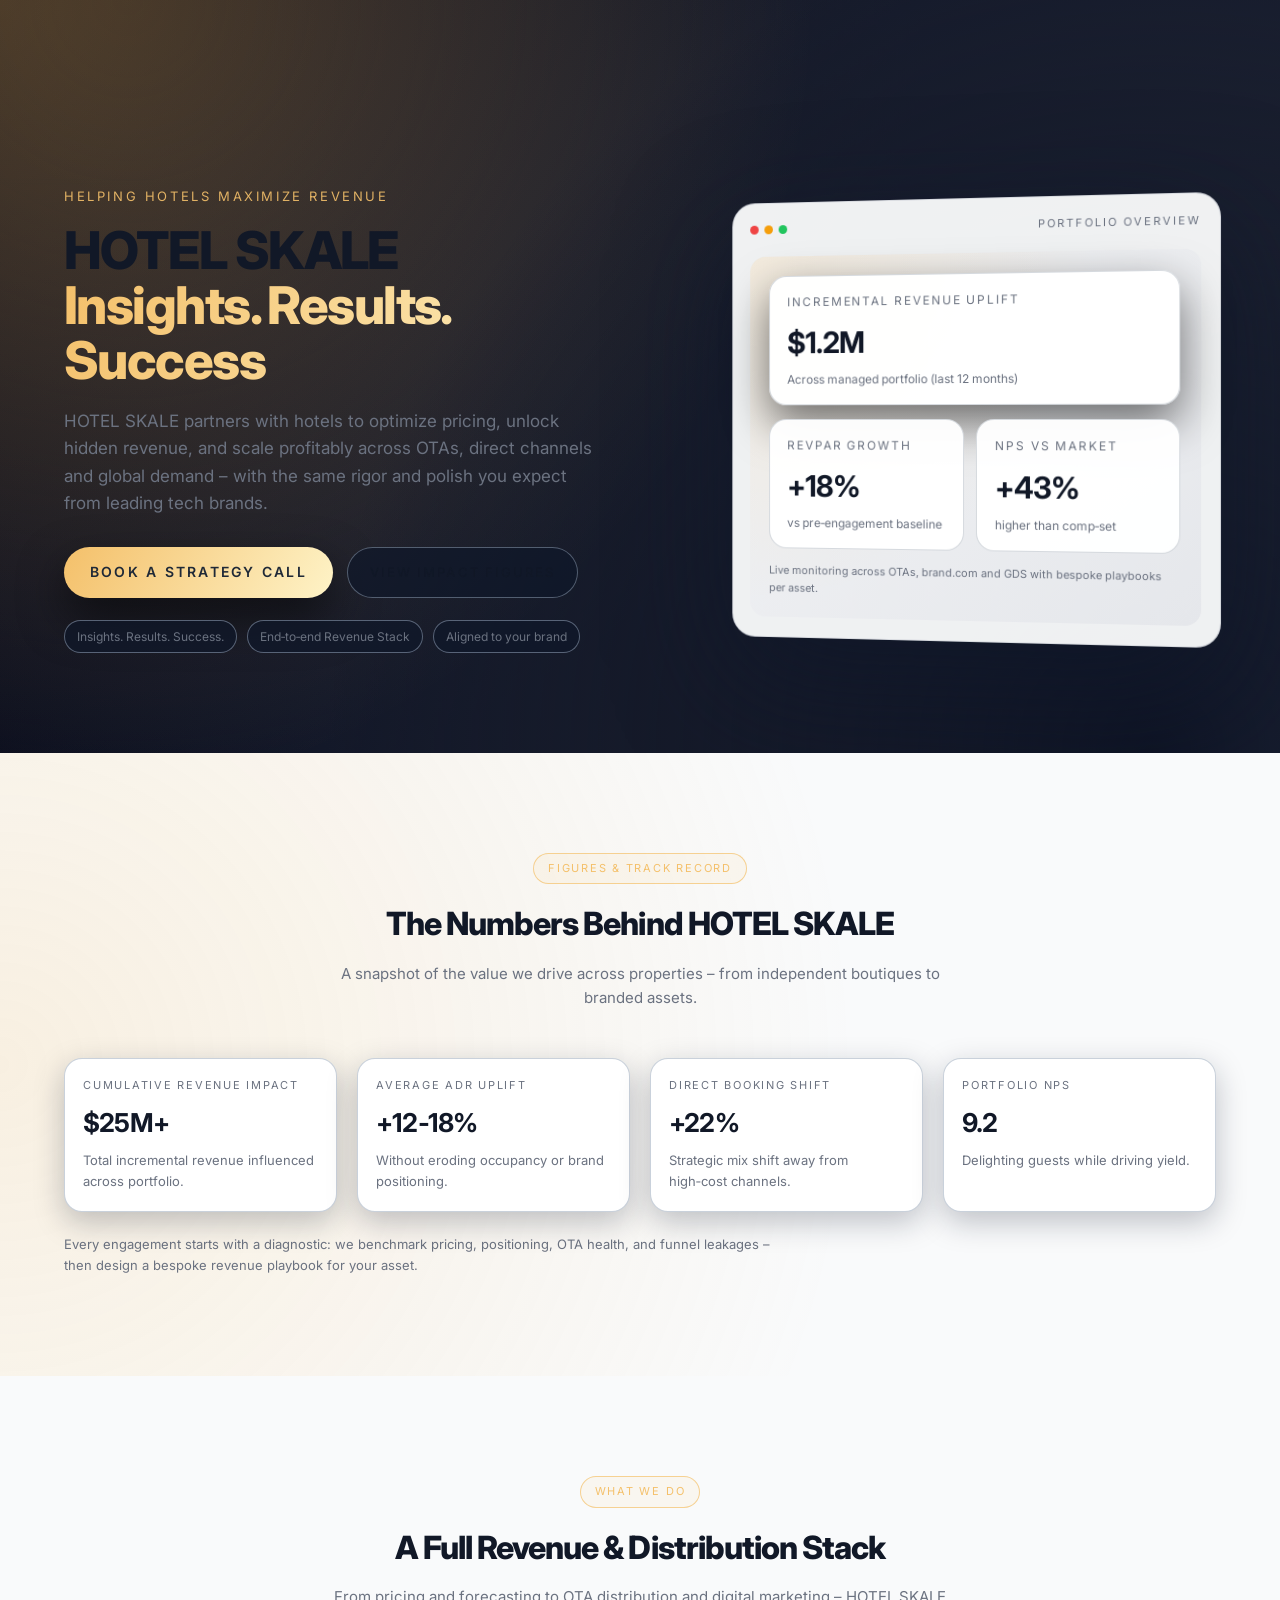
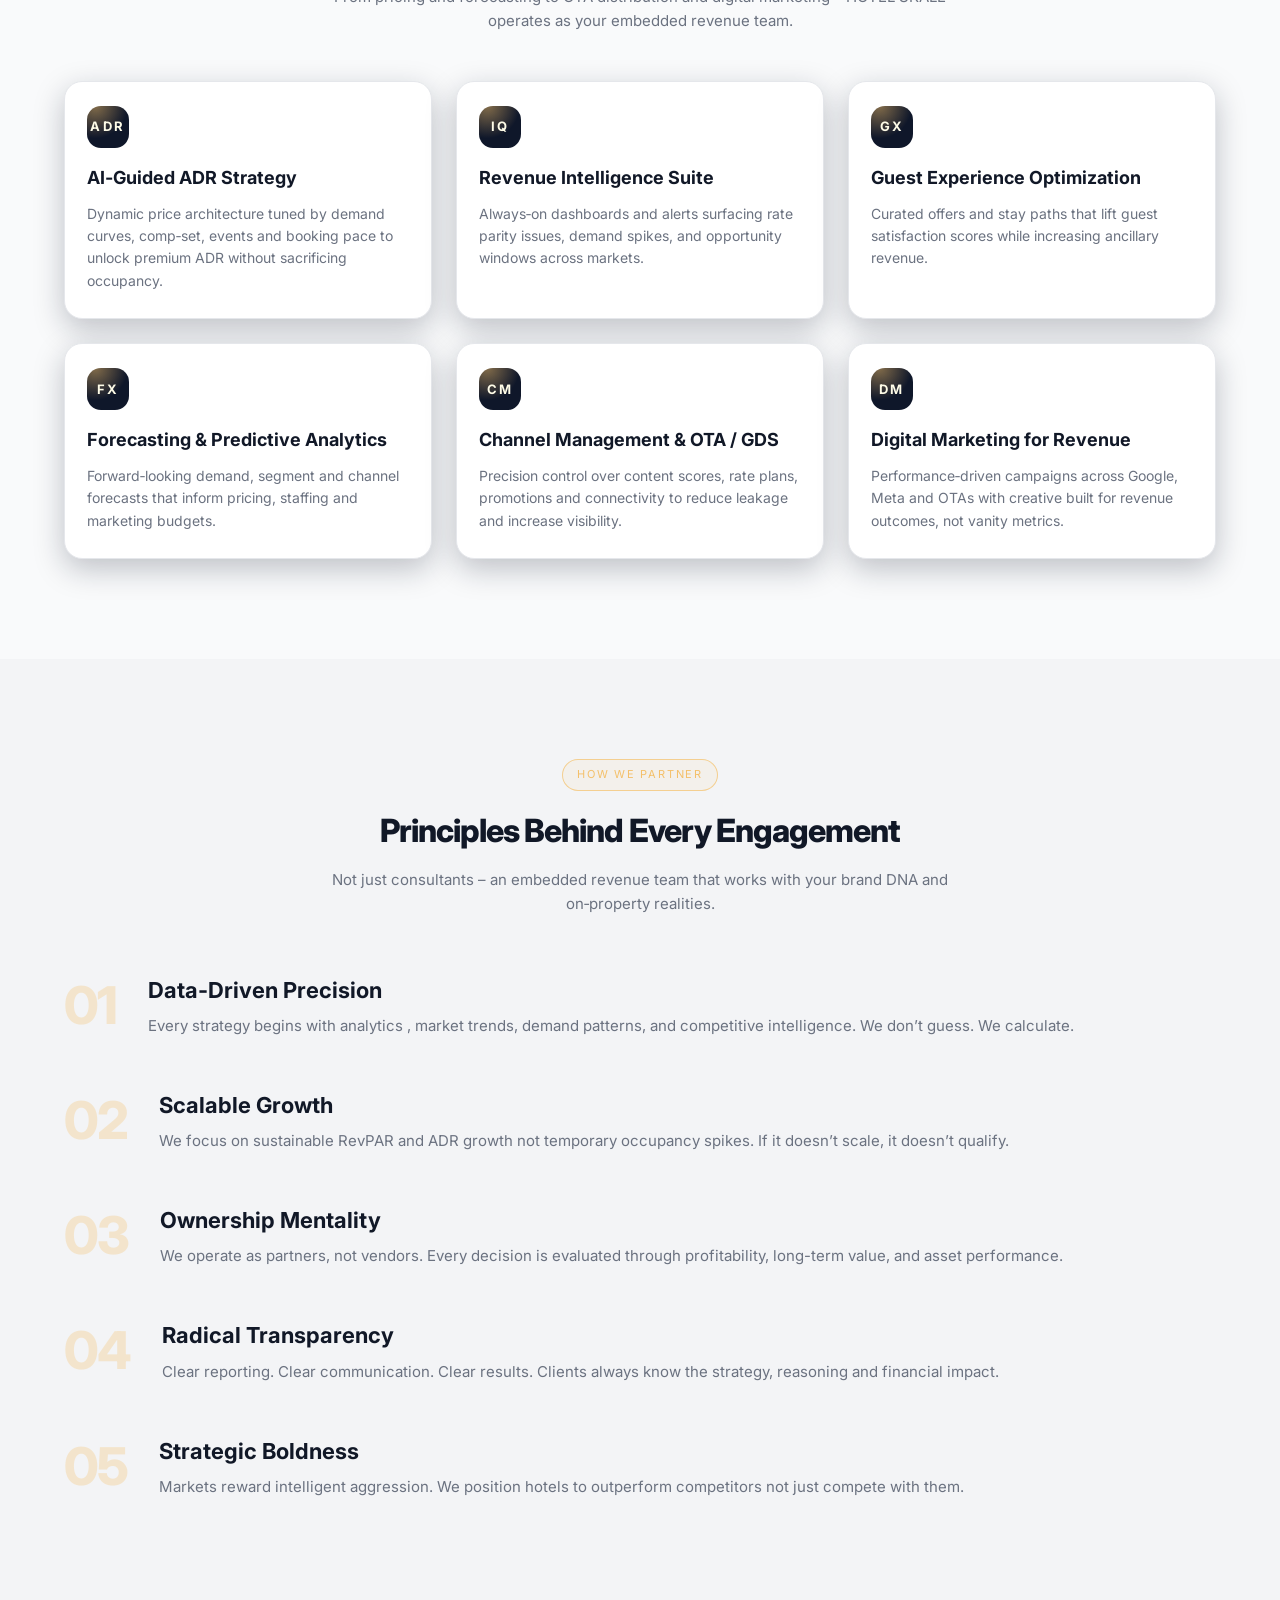
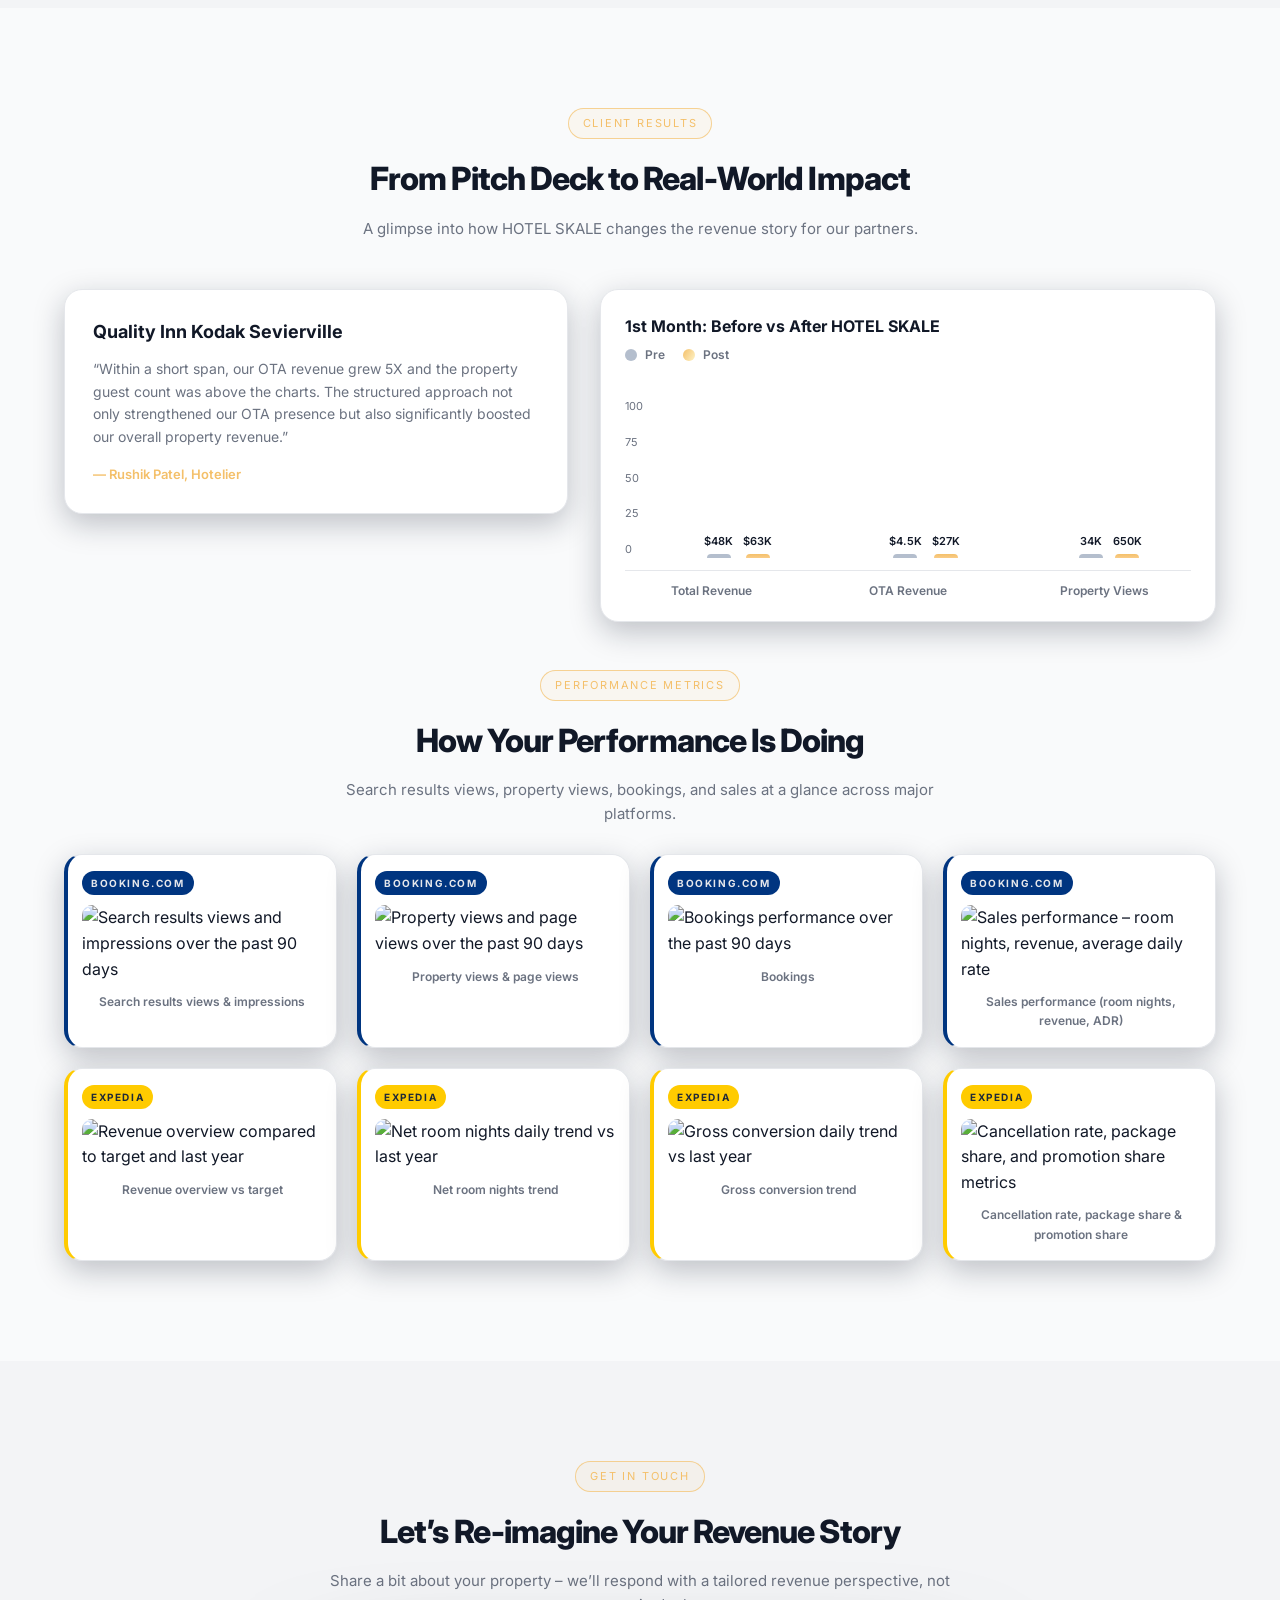
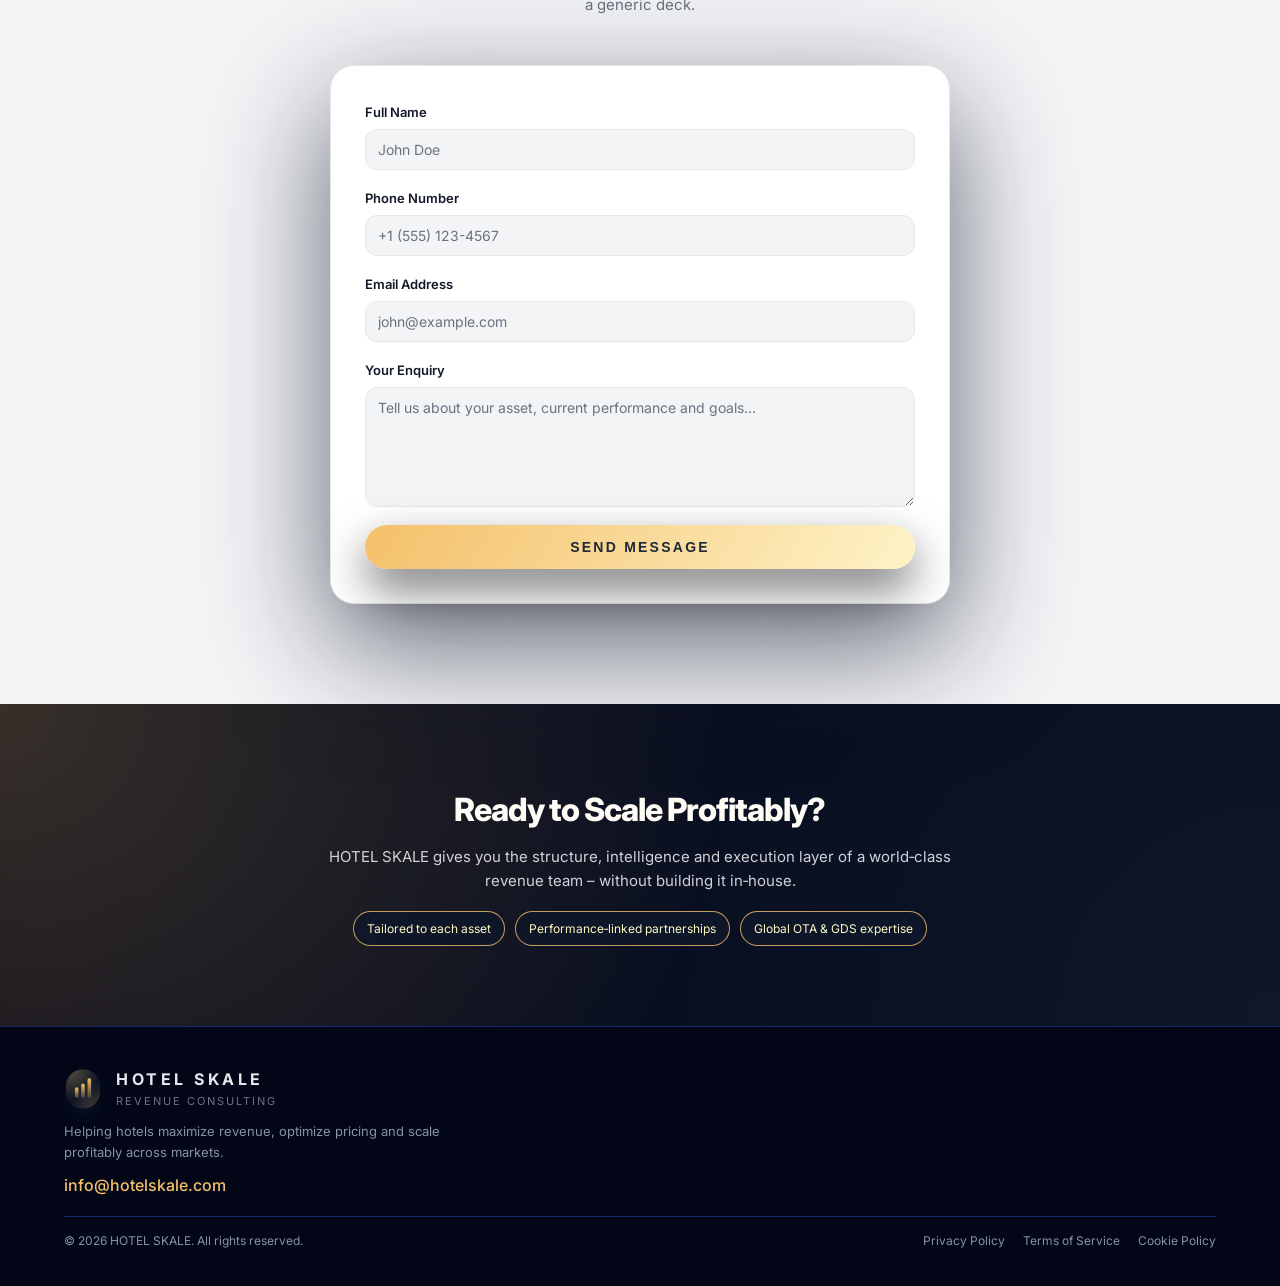
==== index (1).html @ ee0a0389 "Add files via upload" ====
<!DOCTYPE html>
<html lang="en">
<head>
    <meta charset="UTF-8">
    <meta name="viewport" content="width=device-width, initial-scale=1.0">
    <title>HOTEL SKALE – Revenue Consulting</title>
    <link rel="stylesheet" href="styles.css">
    <link rel="preconnect" href="https://fonts.googleapis.com">
    <link rel="preconnect" href="https://fonts.gstatic.com" crossorigin>
    <link href="https://fonts.googleapis.com/css2?family=Inter:wght@300;400;500;600;700;800&display=swap" rel="stylesheet">
</head>
<body data-theme="dark" class="navbar-hidden-initial">
    <!-- Top Banner / Navigation -->
    <nav class="navbar">
        <div class="container">
            <div class="nav-content">
                <a href="#top" class="logo">
                    <div class="logo-mark">
                        <span class="logo-bar bar-1"></span>
                        <span class="logo-bar bar-2"></span>
                        <span class="logo-bar bar-3"></span>
                        <span class="logo-currency">$</span>
                        <span class="logo-currency">€</span>
                        <span class="logo-currency">£</span>
                    </div>
                    <div class="logo-text-group">
                        <span class="logo-title">HOTEL SKALE</span>
                        <span class="logo-subtitle">Revenue Consulting</span>
                    </div>
                </a>

                <ul class="nav-menu">
                    <li><a href="#overview">Overview</a></li>
                    <li><a href="#figures">Figures</a></li>
                    <li><a href="#solutions">Solutions</a></li>
                    <li><a href="#results">Results</a></li>
                    <li><a href="#contact" class="nav-contact">Contact</a></li>
                </ul>

                <div class="nav-actions">
                    <button class="theme-toggle" aria-label="Toggle dark mode">
                        <span class="theme-toggle-icon"></span>
                    </button>
                    <div class="mobile-menu-toggle">
                        <span></span>
                        <span></span>
                        <span></span>
                    </div>
                </div>
            </div>
        </div>
    </nav>

    <!-- Hero / Banner -->
    <main id="top">
        <section id="overview" class="hero">
            <div class="hero-media-gradient"></div>
            <div class="hero-media-image"></div>

            <div class="container">
                <div class="hero-content">
                    <div class="hero-copy">
                        <p class="hero-kicker">Helping Hotels Maximize Revenue</p>
                        <h1 class="hero-title">
                            HOTEL SKALE
                            <span class="hero-highlight">Insights. Results. Success</span>
                        
                        </h1>
                        <p class="hero-description">
                            HOTEL SKALE partners with hotels to optimize pricing, unlock hidden revenue, and
                            scale profitably across OTAs, direct channels and global demand – with the same
                            rigor and polish you expect from leading tech brands.
                        </p>
                        <div class="hero-cta-row">
                            <a href="#contact" class="btn-primary-large">Book a Strategy Call</a>
                            <a href="#figures" class="btn-secondary-large">View Impact Figures</a>
                        </div>
                        <div class="hero-pill-row">
                            <span>Insights. Results. Success.</span>
                            <span>End‑to‑end Revenue Stack</span>
                            <span>Aligned to your brand</span>
                        </div>
                    </div>

                    <div class="hero-dashboard">
                        <div class="dashboard-shell">
                            <div class="dashboard-header">
                                <div class="dashboard-dots">
                                    <span></span><span></span><span></span>
                                </div>
                                <span class="dashboard-title">Portfolio Overview</span>
                            </div>
                            <div class="dashboard-body">
                                <div class="dashboard-metric-card primary">
                                    <div class="metric-label">Incremental Revenue Uplift</div>
                                    <div class="metric-value">$1.2M</div>
                                    <div class="metric-sub">Across managed portfolio (last 12 months)</div>
                                </div>
                                <div class="dashboard-metric-row">
                                    <div class="dashboard-metric-card">
                                        <div class="metric-label">RevPAR Growth</div>
                                        <div class="metric-value">+18%</div>
                                        <div class="metric-sub">vs pre‑engagement baseline</div>
                                    </div>
                                    <div class="dashboard-metric-card">
                                        <div class="metric-label">NPS vs Market</div>
                                        <div class="metric-value">+43%</div>
                                        <div class="metric-sub">higher than comp‑set</div>
                                    </div>
                                </div>
                                <div class="dashboard-footnote">
                                    Live monitoring across OTAs, brand.com and GDS with bespoke playbooks per asset.
                                </div>
                            </div>
                        </div>
                    </div>
                </div>
            </div>
        </section>

        <!-- Figures Section (Pitch-deck style band) -->
        <section id="figures" class="figures">
            <div class="container">
                <div class="section-header center">
                    <span class="section-label">Figures & Track Record</span>
                    <h2 class="section-title">The Numbers Behind HOTEL SKALE</h2>
                    <p class="section-description">
                        A snapshot of the value we drive across properties – from independent boutiques to branded assets.
                    </p>
                </div>

                <div class="figures-grid">
                    <div class="figure-card">
                        <p class="figure-label">Cumulative Revenue Impact</p>
                        <p class="figure-value">$25M+</p>
                        <p class="figure-sub">Total incremental revenue influenced across portfolio.</p>
                    </div>
                    <div class="figure-card">
                        <p class="figure-label">Average ADR Uplift</p>
                        <p class="figure-value">+12‑18%</p>
                        <p class="figure-sub">Without eroding occupancy or brand positioning.</p>
                    </div>
                    <div class="figure-card">
                        <p class="figure-label">Direct Booking Shift</p>
                        <p class="figure-value">+22%</p>
                        <p class="figure-sub">Strategic mix shift away from high‑cost channels.</p>
                    </div>
                    <div class="figure-card">
                        <p class="figure-label">Portfolio NPS</p>
                        <p class="figure-value">9.2</p>
                        <p class="figure-sub">Delighting guests while driving yield.</p>
                    </div>
                </div>

                <div class="figures-footnote">
                    Every engagement starts with a diagnostic: we benchmark pricing, positioning, OTA health, and funnel leakages –
                    then design a bespoke revenue playbook for your asset.
                </div>
            </div>
        </section>

        <!-- Solutions Section (adapted from features) -->
        <section id="solutions" class="solutions">
            <div class="container">
                <div class="section-header center">
                    <span class="section-label">What We Do</span>
                    <h2 class="section-title">A Full Revenue & Distribution Stack</h2>
                    <p class="section-description">
                        From pricing and forecasting to OTA distribution and digital marketing – HOTEL SKALE operates as your
                        embedded revenue team.
                    </p>
                </div>

                <div class="features-grid">
                    <article class="feature-card">
                        <div class="feature-icon">
                            <span class="feature-icon-glyph">ADR</span>
                        </div>
                        <h3 class="feature-title">AI‑Guided ADR Strategy</h3>
                        <p class="feature-description">
                            Dynamic price architecture tuned by demand curves, comp‑set, events and booking pace to unlock premium ADR without sacrificing occupancy.
                        </p>
                    </article>

                    <article class="feature-card">
                        <div class="feature-icon">
                            <span class="feature-icon-glyph">IQ</span>
                        </div>
                        <h3 class="feature-title">Revenue Intelligence Suite</h3>
                        <p class="feature-description">
                            Always‑on dashboards and alerts surfacing rate parity issues, demand spikes, and opportunity windows across markets.
                        </p>
                    </article>

                    <article class="feature-card">
                        <div class="feature-icon">
                            <span class="feature-icon-glyph">GX</span>
                        </div>
                        <h3 class="feature-title">Guest Experience Optimization</h3>
                        <p class="feature-description">
                            Curated offers and stay paths that lift guest satisfaction scores while increasing ancillary revenue.
                        </p>
                    </article>

                    <article class="feature-card">
                        <div class="feature-icon">
                            <span class="feature-icon-glyph">FX</span>
                        </div>
                        <h3 class="feature-title">Forecasting & Predictive Analytics</h3>
                        <p class="feature-description">
                            Forward‑looking demand, segment and channel forecasts that inform pricing, staffing and marketing budgets.
                        </p>
                    </article>

                    <article class="feature-card">
                        <div class="feature-icon">
                            <span class="feature-icon-glyph">CM</span>
                        </div>
                        <h3 class="feature-title">Channel Management & OTA / GDS</h3>
                        <p class="feature-description">
                            Precision control over content scores, rate plans, promotions and connectivity to reduce leakage and increase visibility.
                        </p>
                    </article>

                    <article class="feature-card">
                        <div class="feature-icon">
                            <span class="feature-icon-glyph">DM</span>
                        </div>
                        <h3 class="feature-title">Digital Marketing for Revenue</h3>
                        <p class="feature-description">
                            Performance‑driven campaigns across Google, Meta and OTAs with creative built for revenue outcomes, not vanity metrics.
                        </p>
                    </article>
                </div>
            </div>
        </section>

        <!-- Approach Section (values / process) -->
        <section id="approach" class="how-it-works">
            <div class="container">
                <div class="section-header center">
                    <span class="section-label">How We Partner</span>
                    <h2 class="section-title">Principles Behind Every Engagement</h2>
                    <p class="section-description">
                        Not just consultants – an embedded revenue team that works with your brand DNA and on‑property realities.
                    </p>
                </div>

                <div class="process-steps">
                    <div class="step-item">
                        <div class="step-number">01</div>
                        <div class="step-content">
                            <h3 class="step-title">Data-Driven Precision</h3>
                            <p class="step-description">
                          Every strategy begins with analytics , market trends, demand patterns, and competitive intelligence.
We don’t guess. We calculate.
                            </p>
                        </div>
                    </div>

                    <div class="step-item">
                        <div class="step-number">02</div>
                        <div class="step-content">
                            <h3 class="step-title">Scalable Growth</h3>
                            <p class="step-description">
                                We focus on sustainable RevPAR and ADR growth not temporary occupancy spikes.
If it doesn’t scale, it doesn’t qualify.
                            </p>
                        </div>
                    </div>

                    <div class="step-item">
                        <div class="step-number">03</div>
                        <div class="step-content">
                            <h3 class="step-title">Ownership Mentality</h3>
                            <p class="step-description">
                              
We operate as partners, not vendors. Every decision is evaluated through profitability, long-term value, and asset performance.
                            </p>
                        </div>
                    </div>

                    <div class="step-item">
                        <div class="step-number">04</div>
                        <div class="step-content">
                            <h3 class="step-title">Radical Transparency</h3>
                            <p class="step-description">
                              Clear reporting. Clear communication. Clear results. Clients always know the strategy, reasoning and financial impact.
                            </p>
                        </div>
                    </div>

                    <div class="step-item">
                        <div class="step-number">05</div>
                        <div class="step-content">
                            <h3 class="step-title">Strategic Boldness</h3>
                            <p class="step-description">
                               Markets reward intelligent aggression. We position hotels to outperform competitors not just compete with them.
                            </p>
                        </div>
                    </div>
                        </div>
                    </div>
                </div>
            </div>
        </section>

        <!-- Results / Case Study & Metrics (reusing your images) -->
        <section id="results" class="testimonials">
            <div class="container">
                <div class="section-header center">
                    <span class="section-label">Client Results</span>
                    <h2 class="section-title">From Pitch Deck to Real‑World Impact</h2>
                    <p class="section-description">
                        A glimpse into how HOTEL SKALE changes the revenue story for our partners.
                    </p>
                </div>

                <div class="testimonies-content">
                    <article class="testimonies-card">
                        <h3 class="testimonies-card-property">Quality Inn Kodak Sevierville</h3>
                        <p class="testimonies-card-quote">
                            “Within a short span, our OTA revenue grew 5X and the property guest count was above the charts.
                            The structured approach not only strengthened our OTA presence but also significantly boosted our overall property revenue.”
                        </p>
                        <p class="testimonies-card-attribution">— Rushik Patel, Hotelier</p>
                    </article>

                    <div class="testimonies-histogram">
                        <h3 class="histogram-title">1st Month: Before vs After HOTEL SKALE</h3>
                        <div class="histogram-legend">
                            <span class="legend-item legend-pre">Pre</span>
                            <span class="legend-item legend-post">Post</span>
                        </div>
                        <div class="histogram-chart">
                            <div class="histogram-y-axis">
                                <span>0</span>
                                <span>25</span>
                                <span>50</span>
                                <span>75</span>
                                <span>100</span>
                            </div>
                            <div class="histogram-bars">
                                <div class="histogram-group">
                                    <div class="histogram-bar-wrap">
                                        <div class="histogram-bar-cell">
                                            <span class="histogram-bar-label">$48K</span>
                                            <div class="histogram-bar histogram-bar-pre" style="--bar-pct: 48%;"></div>
                                        </div>
                                        <div class="histogram-bar-cell">
                                            <span class="histogram-bar-label">$63K</span>
                                            <div class="histogram-bar histogram-bar-post" style="--bar-pct: 73%;"></div>
                                        </div>
                                    </div>
                                </div>
                                <div class="histogram-group">
                                    <div class="histogram-bar-wrap">
                                        <div class="histogram-bar-cell">
                                            <span class="histogram-bar-label">$4.5K</span>
                                            <div class="histogram-bar histogram-bar-pre" style="--bar-pct: 13.5%;"></div>
                                        </div>
                                        <div class="histogram-bar-cell">
                                            <span class="histogram-bar-label">$27K</span>
                                            <div class="histogram-bar histogram-bar-post" style="--bar-pct: 81%;"></div>
                                        </div>
                                    </div>
                                </div>
                                <div class="histogram-group">
                                    <div class="histogram-bar-wrap">
                                        <div class="histogram-bar-cell">
                                            <span class="histogram-bar-label">34K</span>
                                            <div class="histogram-bar histogram-bar-pre" style="--bar-pct: 8%;"></div>
                                        </div>
                                        <div class="histogram-bar-cell">
                                            <span class="histogram-bar-label">650K</span>
                                            <div class="histogram-bar histogram-bar-post" style="--bar-pct: 130%;"></div>
                                        </div>
                                    </div>
                                </div>
                            </div>
                        </div>
                        <div class="histogram-x-label-row">
                            <span>Total Revenue</span>
                            <span>OTA Revenue</span>
                            <span>Property Views</span>
                        </div>
                    </div>
                </div>

                <div class="section-header center compact">
                    <span class="section-label">Performance Metrics</span>
                    <h2 class="section-title">How Your Performance Is Doing</h2>
                    <p class="section-description">
                        Search results views, property views, bookings, and sales at a glance across major platforms.
                    </p>
                </div>

                <div class="performance-metrics-grid">
                    <div class="performance-metrics-item metric-source-booking">
                        <span class="metric-source-badge">Booking.com</span>
                        <img src="performance-impressions.png" alt="Search results views and impressions over the past 90 days" class="performance-metrics-img">
                        <p class="performance-metrics-caption">Search results views &amp; impressions</p>
                    </div>
                    <div class="performance-metrics-item metric-source-booking">
                        <span class="metric-source-badge">Booking.com</span>
                        <img src="performance-property-views.png" alt="Property views and page views over the past 90 days" class="performance-metrics-img">
                        <p class="performance-metrics-caption">Property views &amp; page views</p>
                    </div>
                    <div class="performance-metrics-item metric-source-booking">
                        <span class="metric-source-badge">Booking.com</span>
                        <img src="performance-bookings.png" alt="Bookings performance over the past 90 days" class="performance-metrics-img">
                        <p class="performance-metrics-caption">Bookings</p>
                    </div>
                    <div class="performance-metrics-item metric-source-booking">
                        <span class="metric-source-badge">Booking.com</span>
                        <img src="performance-sales.png" alt="Sales performance – room nights, revenue, average daily rate" class="performance-metrics-img">
                        <p class="performance-metrics-caption">Sales performance (room nights, revenue, ADR)</p>
                    </div>
                    <div class="performance-metrics-item metric-source-expedia">
                        <span class="metric-source-badge">Expedia</span>
                        <img src="metrics-revenue-overview.png" alt="Revenue overview compared to target and last year" class="performance-metrics-img">
                        <p class="performance-metrics-caption">Revenue overview vs target</p>
                    </div>
                    <div class="performance-metrics-item metric-source-expedia">
                        <span class="metric-source-badge">Expedia</span>
                        <img src="metrics-net-room-nights-chart.png" alt="Net room nights daily trend vs last year" class="performance-metrics-img">
                        <p class="performance-metrics-caption">Net room nights trend</p>
                    </div>
                    <div class="performance-metrics-item metric-source-expedia">
                        <span class="metric-source-badge">Expedia</span>
                        <img src="metrics-gross-conversion-chart.png" alt="Gross conversion daily trend vs last year" class="performance-metrics-img">
                        <p class="performance-metrics-caption">Gross conversion trend</p>
                    </div>
                    <div class="performance-metrics-item metric-source-expedia">
                        <span class="metric-source-badge">Expedia</span>
                        <img src="metrics-cancellation-package-promotion.png" alt="Cancellation rate, package share, and promotion share metrics" class="performance-metrics-img">
                        <p class="performance-metrics-caption">Cancellation rate, package share &amp; promotion share</p>
                    </div>
                </div>
            </div>
        </section>

        <!-- Contact Section -->
        <section id="contact" class="contact">
            <div class="container">
                <div class="section-header center">
                    <span class="section-label">Get in Touch</span>
                    <h2 class="section-title">Let’s Re‑imagine Your Revenue Story</h2>
                    <p class="section-description">
                        Share a bit about your property – we’ll respond with a tailored revenue perspective, not a generic deck.
                    </p>
                </div>
                <div class="contact-content">
                    <div class="contact-form-wrapper">
                        <form id="contact-form" class="contact-form">
                            <div class="form-group">
                                <label for="name">Full Name</label>
                                <input type="text" id="name" name="name" required placeholder="John Doe">
                            </div>
                            <div class="form-group">
                                <label for="phone">Phone Number</label>
                                <input type="tel" id="phone" name="phone" required placeholder="+1 (555) 123-4567">
                            </div>
                            <div class="form-group">
                                <label for="email">Email Address</label>
                                <input type="email" id="email" name="email" required placeholder="john@example.com">
                            </div>
                            <div class="form-group">
                                <label for="message">Your Enquiry</label>
                                <textarea id="message" name="message" rows="5" required placeholder="Tell us about your asset, current performance and goals..."></textarea>
                            </div>
                            <button type="submit" class="btn-primary-large">
                                Send Message
                            </button>
                            <div id="form-status" class="form-status"></div>
                        </form>
                    </div>
                </div>
            </div>
        </section>

        <!-- CTA Strip -->
        <section class="cta">
            <div class="container">
                <div class="cta-content">
                    <h2 class="cta-title">Ready to Scale Profitably?</h2>
                    <p class="cta-description">
                        HOTEL SKALE gives you the structure, intelligence and execution layer of a world‑class revenue team – without building it in‑house.
                    </p>
                    <div class="cta-badge-row">
                        <span>Tailored to each asset</span>
                        <span>Performance‑linked partnerships</span>
                        <span>Global OTA & GDS expertise</span>
                    </div>
                </div>
            </div>
        </section>
    </main>

    <!-- Footer -->
    <footer class="footer">
        <div class="container">
            <div class="footer-content">
                <div class="footer-section">
                    <div class="logo">
                        <div class="logo-mark small">
                            <span class="logo-bar bar-1"></span>
                            <span class="logo-bar bar-2"></span>
                            <span class="logo-bar bar-3"></span>
                        </div>
                        <div class="logo-text-group">
                            <span class="logo-title">HOTEL SKALE</span>
                            <span class="logo-subtitle">Revenue Consulting</span>
                        </div>
                    </div>
                    <p class="footer-description">
                        Helping hotels maximize revenue, optimize pricing and scale profitably across markets.
                    </p>
                    <p class="footer-email">
                        <a href="mailto:info@hotelskale.com">info@hotelskale.com</a>
                    </p>
                </div>
            </div>
            <div class="footer-bottom">
                <p>&copy; 2026 HOTEL SKALE. All rights reserved.</p>
                <div class="footer-legal">
                    <a href="#">Privacy Policy</a>
                    <a href="#">Terms of Service</a>
                    <a href="#">Cookie Policy</a>
                </div>
            </div>
        </div>
    </footer>

    <!-- EmailJS SDK -->
    <script type="text/javascript" src="https://cdn.jsdelivr.net/npm/@emailjs/browser@3/dist/email.min.js"></script>
    <script src="script.js"></script>
</body>
</html>
---- styles.css ----
/* Reset and Base Styles */
* {
    margin: 0;
    padding: 0;
    box-sizing: border-box;
}

/* Color System */
:root {
    --color-bg-dark: #020617;
    --color-bg-elevated-dark: #02081f;
    --color-bg-soft-dark: #050c24;
    --color-text-dark: #e5e7eb;
    --color-text-muted-dark: #9ca3af;
    --color-border-dark: rgba(148, 163, 184, 0.3);

    --color-bg-light: #f9fafb;
    --color-bg-elevated-light: #ffffff;
    --color-bg-soft-light: #f3f4f6;
    --color-text-light: #111827;
    --color-text-muted-light: #6b7280;
    --color-border-light: #e5e7eb;

    --accent-gold: #f4c06a;
    --accent-gold-soft: rgba(244, 192, 106, 0.07);
    --accent-gold-strong: rgba(244, 192, 106, 0.2);
    --accent-blue-deep: #02081f;
    --accent-blue: #0b1220;
    --accent-blue-soft: #0b1530;

    --shadow-sm: 0 10px 30px rgba(15, 23, 42, 0.25);
    --shadow-lg: 0 40px 120px rgba(15, 23, 42, 0.65);

    --radius-lg: 24px;
    --radius-md: 18px;
    --radius-sm: 12px;

    --section-padding: 100px;

    --transition-fast: 0.2s ease;
    --transition-med: 0.3s ease;
}

body {
    font-family: 'Inter', -apple-system, BlinkMacSystemFont, 'Segoe UI', sans-serif;
    line-height: 1.6;
    overflow-x: hidden;
    scroll-behavior: smooth;
    background: var(--bg-primary);
color: var(--text-primary);
}

/* THEME HANDLING */
body[data-theme="dark"] {
    --bg-primary: var(--color-bg-dark);
    --bg-elevated: var(--color-bg-elevated-dark);
    --bg-soft: var(--color-bg-soft-dark);
    --text-primary: var(--color-text-dark);
    --text-secondary: var(--color-text-muted-dark);
    --border-color: var(--color-border-dark);
}

body[data-theme="light"] {
    --bg-primary: var(--color-bg-light);
    --bg-elevated: var(--color-bg-elevated-light);
    --bg-soft: var(--color-bg-soft-light);
    --text-primary: var(--color-text-light);
    --text-secondary: var(--color-text-muted-light);
    --border-color: var(--color-border-light);
}

/* Layout */
.container {
    max-width: 1200px;
    margin: 0 auto;
    padding: 0 24px;
}

/* Navigation / Top Banner */
.navbar {
    position: fixed;
    top: 0;
    left: 0;
    right: 0;
    z-index: 40;
    backdrop-filter: blur(24px);
    background: rgba(2, 6, 23, 0.85);
    border-bottom: 1px solid rgba(148, 163, 184, 0.2);
    transition:
        background 0.4s cubic-bezier(0.22, 0.61, 0.36, 1),
        border-color 0.4s cubic-bezier(0.22, 0.61, 0.36, 1),
        box-shadow 0.4s cubic-bezier(0.22, 0.61, 0.36, 1),
        transform 0.6s cubic-bezier(0.22, 0.61, 0.36, 1),
        opacity 0.6s cubic-bezier(0.22, 0.61, 0.36, 1);
}

body[data-theme="light"] .navbar {
    background: rgba(249, 250, 251, 0.92);
    border-bottom-color: rgba(209, 213, 219, 0.6);
}

/* Initial hidden state for navbar – will appear smoothly on first scroll */
body.navbar-hidden-initial .navbar {
    transform: translateY(-100%);
    opacity: 0;
    pointer-events: none;
}

body.navbar-visible .navbar {
    transform: translateY(0);
    opacity: 1;
    pointer-events: auto;
}

.navbar.scrolled {
    box-shadow: 0 18px 60px rgba(15, 23, 42, 0.45);
    transform: translateY(-2px);
}

.nav-content {
    display: flex;
    align-items: center;
    justify-content: space-between;
    padding: 14px 0;
}

/* Logo */
.logo {
    display: flex;
    align-items: center;
    gap: 14px;
    text-decoration: none;
    color: inherit;
}

.logo-mark {
    position: relative;
    padding: 10px 10px 12px;
    border-radius: 999px;
    background: radial-gradient(circle at 10% 0%, rgba(244, 192, 106, 0.32), transparent 60%),
                radial-gradient(circle at 90% 100%, rgba(244, 192, 106, 0.22), transparent 50%),
                linear-gradient(145deg, rgba(15, 23, 42, 0.95), rgba(17, 24, 39, 1));
    box-shadow: 0 8px 24px rgba(15, 23, 42, 0.7);
    display: flex;
    align-items: flex-end;
    gap: 3px;
}

.logo-mark.small {
    transform: scale(0.9);
}

.logo-bar {
    display: block;
    width: 4px;
    border-radius: 999px;
    background: linear-gradient(to top, rgba(244, 192, 106, 0.2), #f4c06a);
}

.logo-bar.bar-1 { height: 12px; }
.logo-bar.bar-2 { height: 16px; }
.logo-bar.bar-3 { height: 22px; }

.logo-currency {
    font-size: 9px;
    color: rgba(244, 192, 106, 0.9);
    margin-left: 3px;
}

.logo-text-group {
    display: flex;
    flex-direction: column;
}

.logo-title {
    font-size: 16px;
    letter-spacing: 0.22em;
    text-transform: uppercase;
    font-weight: 700;
}

.logo-subtitle {
    font-size: 11px;
    letter-spacing: 0.18em;
    text-transform: uppercase;
    color: var(--text-secondary);
}

/* Nav menu */
.nav-menu {
    display: flex;
    list-style: none;
    gap: 28px;
    align-items: center;
}

.nav-menu a {
    text-decoration: none;
    font-size: 14px;
    font-weight: 500;
    letter-spacing: 0.12em;
    text-transform: uppercase;
    color: var(--text-secondary);
    position: relative;
    padding-bottom: 4px;
    transition: color var(--transition-fast);
}

.nav-menu a::after {
    content: "";
    position: absolute;
    left: 0;
    bottom: 0;
    height: 2px;
    width: 0;
    border-radius: 999px;
    background: linear-gradient(90deg, #f4c06a, rgba(244, 192, 106, 0.4));
    transition: width var(--transition-med);
}

.nav-menu a:hover {
    color: var(--text-primary);
}

.nav-menu a:hover::after {
    width: 100%;
}

.nav-contact {
    padding: 8px 18px;
    border-radius: 999px;
    border: 1px solid rgba(244, 192, 106, 0.45);
    background: radial-gradient(circle at top left, rgba(244, 192, 106, 0.4), transparent 60%),
                rgba(15, 23, 42, 0.8);
    color: var(--text-primary) !important;
    box-shadow: 0 8px 26px rgba(15, 23, 42, 0.6);
}

/* Theme toggle + mobile toggle */
.nav-actions {
    display: flex;
    align-items: center;
    gap: 16px;
}

.theme-toggle {
    width: 46px;
    height: 28px;
    border-radius: 999px;
    border: 1px solid rgba(148, 163, 184, 0.55);
    background: radial-gradient(circle at 10% 0%, rgba(244, 192, 106, 0.25), transparent 50%),
                rgba(15, 23, 42, 0.98);
    padding: 2px;
    display: flex;
    align-items: center;
    cursor: pointer;
    position: relative;
    transition: background var(--transition-med), border-color var(--transition-med);
}

body[data-theme="light"] .theme-toggle {
    background: radial-gradient(circle at 10% 0%, rgba(244, 192, 106, 0.3), transparent 55%),
                #e5e7eb;
    border-color: rgba(148, 163, 184, 0.7);
}

.theme-toggle-icon {
    width: 22px;
    height: 22px;
    border-radius: 999px;
    background: radial-gradient(circle at 30% 20%, #fef3c7, #f4c06a);
    box-shadow: 0 6px 16px rgba(15, 23, 42, 0.9);
    transform: translateX(0);
    transition: transform var(--transition-med);
    position: relative;
    overflow: hidden;
}

body[data-theme="dark"] .theme-toggle-icon::after {
    content: "";
    position: absolute;
    width: 9px;
    height: 9px;
    right: -2px;
    top: -2px;
    border-radius: 50%;
    background: #020617;
}

body[data-theme="light"] .theme-toggle-icon {
    transform: translateX(16px);
    box-shadow: 0 3px 10px rgba(148, 163, 184, 0.7);
}

.mobile-menu-toggle {
    display: none;
    flex-direction: column;
    gap: 5px;
    cursor: pointer;
}

.mobile-menu-toggle span {
    width: 22px;
    height: 2px;
    background: var(--text-primary);
    border-radius: 999px;
    transition: transform var(--transition-med), opacity var(--transition-med);
}

/* Hero Section */
.hero {
    position: relative;
    padding: calc(86px + var(--section-padding)) 0 var(--section-padding);
    background: radial-gradient(circle at 0% 0%, rgba(244, 192, 106, 0.25), transparent 55%),
                radial-gradient(circle at 100% 100%, rgba(15, 23, 42, 0.85), #020617);
    overflow: hidden;
    color: var(--text-primary);
}

/* Subtle load-in animation for first screen (HOTEL SKALE + tagline) */
.hero-copy,
.hero-dashboard {
    opacity: 0;
    transform: translateY(24px);
    animation: heroFadeUp 0.9s cubic-bezier(0.22, 0.61, 0.36, 1) 0.25s forwards;
}

.hero-dashboard {
    animation-delay: 0.4s;
}

@keyframes heroFadeUp {
    from {
        opacity: 0;
        transform: translateY(24px);
    }
    to {
        opacity: 1;
        transform: translateY(0);
    }
}

.hero-media-gradient {
    position: absolute;
    inset: 0;
    background:
        radial-gradient(circle at 10% 0%, rgba(244, 192, 106, 0.3), transparent 58%),
        radial-gradient(circle at 90% 100%, rgba(15, 23, 42, 0.95), transparent 60%);
    mix-blend-mode: soft-light;
    pointer-events: none;
}

.hero-media-image {
    position: absolute;
    inset: 0;
    background:
        linear-gradient(to bottom, rgba(2, 6, 23, 0.3), rgba(2, 6, 23, 0.95)),
        url("hotel-skale-hero.jpg") center / cover no-repeat;
    opacity: 0.7;
    mix-blend-mode: screen;
    pointer-events: none;
}

body[data-theme="light"] .hero-media-image {
    background:
        linear-gradient(to bottom, rgba(249, 250, 251, 0.2), rgba(249, 250, 251, 0.95)),
        url("hotel-skale-hero.jpg") center / cover no-repeat;
    mix-blend-mode: multiply;
    opacity: 0.8;
}

.hero-content {
    position: relative;
    z-index: 1;
    display: grid;
    grid-template-columns: minmax(0, 1.2fr) minmax(0, 1fr);
    gap: 70px;
    align-items: center;
}

.hero-kicker {
    font-size: 13px;
    letter-spacing: 0.2em;
    text-transform: uppercase;
    color: rgba(244, 192, 106, 0.9);
    margin-bottom: 16px;
}

.hero-title {
    font-size: 52px;
    line-height: 1.06;
    font-weight: 800;
    letter-spacing: -0.03em;
    margin-bottom: 20px;
}

.hero-highlight {
    display: block;
    background: linear-gradient(120deg, #f4c06a, #fef3c7);
    -webkit-background-clip: text;
    background-clip: text;
    -webkit-text-fill-color: transparent;
}

.hero-description {
    font-size: 17px;
    color: var(--text-secondary);
    max-width: 540px;
    margin-bottom: 30px;
}

.hero-cta-row {
    display: flex;
    flex-wrap: wrap;
    gap: 14px;
    margin-bottom: 22px;
}

.btn-primary-large {
    background: linear-gradient(120deg, #f4c06a, #fef3c7);
    color: #1f2937;
    padding: 14px 26px;
    border-radius: 999px;
    text-decoration: none;
    font-weight: 600;
    font-size: 14px;
    letter-spacing: 0.16em;
    text-transform: uppercase;
    display: inline-flex;
    align-items: center;
    justify-content: center;
    border: none;
    cursor: pointer;
    box-shadow: 0 20px 45px rgba(0, 0, 0, 0.55);
    transition: transform var(--transition-fast), box-shadow var(--transition-fast), background var(--transition-fast);
}

.btn-primary-large:hover {
    transform: translateY(-1px);
    box-shadow: 0 26px 60px rgba(0, 0, 0, 0.7);
    background: linear-gradient(120deg, #facc88, #fef9c3);
}

.btn-secondary-large {
    background: rgba(15, 23, 42, 0.7);
    color: var(--text-primary);
    padding: 14px 22px;
    border-radius: 999px;
    text-decoration: none;
    font-weight: 500;
    font-size: 13px;
    letter-spacing: 0.16em;
    text-transform: uppercase;
    display: inline-flex;
    align-items: center;
    justify-content: center;
    border: 1px solid rgba(148, 163, 184, 0.5);
    cursor: pointer;
    transition: border-color var(--transition-fast), background var(--transition-fast), transform var(--transition-fast);
}

.btn-secondary-large:hover {
    border-color: rgba(244, 192, 106, 0.85);
    background: rgba(15, 23, 42, 0.9);
    transform: translateY(-1px);
}

.hero-pill-row {
    display: flex;
    flex-wrap: wrap;
    gap: 10px;
    font-size: 12px;
    color: var(--text-secondary);
}

.hero-pill-row span {
    padding: 6px 12px;
    border-radius: 999px;
    border: 1px solid rgba(148, 163, 184, 0.55);
    background: rgba(15, 23, 42, 0.7);
}

/* Hero dashboard */
.hero-dashboard {
    position: relative;
}

.dashboard-shell {
    background: rgba(2, 6, 23, 0.96);
    border-radius: var(--radius-lg);
    border: 1px solid rgba(148, 163, 184, 0.35);
    box-shadow: var(--shadow-lg);
    backdrop-filter: blur(26px);
    padding: 18px 18px 20px;
    transform: perspective(1100px) rotateY(-7deg) translateY(0);
    transition: transform 0.4s ease, box-shadow 0.4s ease;
}

body[data-theme="light"] .dashboard-shell {
    background: rgba(249, 250, 251, 0.96);
    border-color: rgba(209, 213, 219, 0.8);
}

.dashboard-shell:hover {
    transform: perspective(1100px) rotateY(-4deg) translateY(-6px);
    box-shadow: 0 34px 120px rgba(15, 23, 42, 0.9);
}

.dashboard-header {
    display: flex;
    align-items: center;
    justify-content: space-between;
    margin-bottom: 18px;
}

.dashboard-dots {
    display: flex;
    gap: 6px;
}

.dashboard-dots span {
    width: 9px;
    height: 9px;
    border-radius: 999px;
    background: #4b5563;
}

.dashboard-dots span:nth-child(1) { background: #ef4444; }
.dashboard-dots span:nth-child(2) { background: #f59e0b; }
.dashboard-dots span:nth-child(3) { background: #22c55e; }

.dashboard-title {
    font-size: 11px;
    letter-spacing: 0.18em;
    text-transform: uppercase;
    color: var(--text-secondary);
}

.dashboard-body {
    background: radial-gradient(circle at 0% 0%, rgba(244, 192, 106, 0.22), transparent 60%),
                linear-gradient(to bottom right, #020617, #02081f);
    border-radius: calc(var(--radius-lg) - 8px);
    padding: 20px;
    display: flex;
    flex-direction: column;
    gap: 14px;
}

body[data-theme="light"] .dashboard-body {
    background: radial-gradient(circle at 0% 0%, rgba(244, 192, 106, 0.18), transparent 60%),
                linear-gradient(to bottom right, #f3f4f6, #e5e7eb);
}

.dashboard-metric-card {
    background: rgba(15, 23, 42, 0.75);
    border-radius: var(--radius-md);
    border: 1px solid rgba(148, 163, 184, 0.4);
    padding: 16px 18px;
}

body[data-theme="light"] .dashboard-metric-card {
    background: rgba(255, 255, 255, 0.96);
    border-color: rgba(209, 213, 219, 0.9);
}

.dashboard-metric-card.primary {
    border: 1px solid rgba(244, 192, 106, 0.7);
    box-shadow: 0 18px 45px rgba(0, 0, 0, 0.55);
}

.metric-label {
    font-size: 12px;
    text-transform: uppercase;
    letter-spacing: 0.16em;
    margin-bottom: 8px;
    color: var(--text-secondary);
}

.metric-value {
    font-size: 30px;
    font-weight: 700;
    letter-spacing: -0.03em;
    margin-bottom: 4px;
}

.metric-sub {
    font-size: 12px;
    color: var(--text-secondary);
}

.dashboard-metric-row {
    display: grid;
    grid-template-columns: repeat(2, minmax(0, 1fr));
    gap: 12px;
}

.dashboard-footnote {
    font-size: 11px;
    color: var(--text-secondary);
}

/* Sections */
.section-header {
    margin-bottom: 48px;
}

.section-header.center {
    text-align: center;
}

.section-header.compact {
    margin-top: 10px;
    margin-bottom: 28px;
}

.section-label {
    display: inline-block;
    padding: 6px 14px;
    border-radius: 999px;
    border: 1px solid rgba(244, 192, 106, 0.7);
    background: var(--accent-gold-soft);
    color: var(--accent-gold);
    font-size: 11px;
    letter-spacing: 0.16em;
    text-transform: uppercase;
    margin-bottom: 14px;
}

.section-title {
    font-size: 32px;
    font-weight: 800;
    letter-spacing: -0.03em;
    margin-bottom: 12px;
    color: var(--text-primary);
}

.section-description {
    font-size: 15px;
    color: var(--text-secondary);
    max-width: 620px;
    margin: 0;
}

.section-header.center .section-description {
    margin: 0 auto;
}

/* Figures section */
.figures {
    padding: var(--section-padding) 0;
    background: radial-gradient(circle at 0% 50%, rgba(244, 192, 106, 0.18), transparent 65%),
                var(--bg-primary);
}

.figures-grid {
    display: grid;
    grid-template-columns: repeat(4, minmax(0, 1fr));
    gap: 20px;
    margin-bottom: 22px;
}

.figure-card {
    background: var(--bg-elevated);
    border-radius: var(--radius-md);
    padding: 18px 18px 20px;
    border: 1px solid rgba(148, 163, 184, 0.5);
    box-shadow: var(--shadow-sm);
}

.figure-label {
    font-size: 11px;
    letter-spacing: 0.16em;
    text-transform: uppercase;
    color: var(--text-secondary);
    margin-bottom: 8px;
}

.figure-value {
    font-size: 26px;
    font-weight: 700;
    letter-spacing: -0.03em;
    margin-bottom: 6px;
}

.figure-sub {
    font-size: 13px;
    color: var(--text-secondary);
}

.figures-footnote {
    font-size: 13px;
    color: var(--text-secondary);
    max-width: 720px;
    margin-top: 4px;
}

/* Solutions (features) */
.solutions {
    padding: var(--section-padding) 0;
    background: var(--bg-primary);
}

.features-grid {
    display: grid;
    grid-template-columns: repeat(3, minmax(0, 1fr));
    gap: 24px;
}

.feature-card {
    background: var(--bg-elevated);
    border-radius: var(--radius-md);
    border: 1px solid var(--border-color);
    padding: 24px 22px 26px;
    box-shadow: var(--shadow-sm);
    transition: transform var(--transition-med), box-shadow var(--transition-med), border-color var(--transition-med), background var(--transition-med);
}

.feature-card:hover {
    transform: translateY(-6px);
    border-color: rgba(244, 192, 106, 0.7);
    box-shadow: 0 26px 70px rgba(15, 23, 42, 0.9);
    background: radial-gradient(circle at 0% 0%, rgba(244, 192, 106, 0.14), transparent 55%),
                var(--bg-elevated);
}

.feature-icon {
    width: 42px;
    height: 42px;
    border-radius: 14px;
    background: radial-gradient(circle at 20% 0%, rgba(244, 192, 106, 0.5), transparent 60%),
                rgba(15, 23, 42, 1);
    display: flex;
    align-items: center;
    justify-content: center;
    margin-bottom: 16px;
}

.feature-icon-glyph {
    font-size: 13px;
    font-weight: 700;
    letter-spacing: 0.18em;
    text-transform: uppercase;
    color: #fefce8;
}

.feature-title {
    font-size: 18px;
    font-weight: 700;
    margin-bottom: 10px;
    color: var(--text-primary);
}

.feature-description {
    font-size: 14px;
    color: var(--text-secondary);
}

/* How it works / approach */
.how-it-works {
    padding: var(--section-padding) 0;
    background: var(--bg-soft);
}

.process-steps {
    display: flex;
    flex-direction: column;
    gap: 32px;
    margin-top: 12px;
}

.step-item {
    display: grid;
    grid-template-columns: auto minmax(0, 1fr);
    gap: 32px;
    align-items: center;
}

.step-number {
    font-size: 52px;
    font-weight: 800;
    letter-spacing: -0.04em;
    color: rgba(244, 192, 106, 0.3);
}

.step-title {
    font-size: 22px;
    font-weight: 700;
    margin-bottom: 6px;
    color: var(--text-primary);
}

.step-description {
    font-size: 15px;
    color: var(--text-secondary);
}

/* Testimonials & metrics */
.testimonials {
    padding: var(--section-padding) 0;
    background: var(--bg-primary);
}

.testimonies-content {
    display: grid;
    grid-template-columns: minmax(0, 0.9fr) minmax(0, 1.1fr);
    gap: 32px;
    align-items: flex-start;
    margin-bottom: 48px;
}

.testimonies-card {
    background: var(--bg-elevated);
    border-radius: var(--radius-md);
    border: 1px solid var(--border-color);
    padding: 28px;
    box-shadow: var(--shadow-sm);
}

.testimonies-card-property {
    font-size: 18px;
    font-weight: 700;
    margin-bottom: 12px;
    color: var(--text-primary);
}

.testimonies-card-quote {
    font-size: 14px;
    color: var(--text-secondary);
    margin-bottom: 16px;
}

.testimonies-card-attribution {
    font-size: 13px;
    font-weight: 600;
    color: var(--accent-gold);
}

.testimonies-histogram {
    background: var(--bg-elevated);
    border-radius: var(--radius-md);
    border: 1px solid var(--border-color);
    padding: 24px 24px 20px;
    box-shadow: var(--shadow-sm);
}

.histogram-title {
    font-size: 16px;
    font-weight: 700;
    margin-bottom: 6px;
    color: var(--text-primary);
}

.histogram-legend {
    display: flex;
    gap: 18px;
    font-size: 12px;
    font-weight: 600;
    margin-bottom: 14px;
}

.legend-item {
    display: inline-flex;
    align-items: center;
    gap: 8px;
    color: var(--text-secondary);
}

.legend-item::before {
    content: "";
    width: 12px;
    height: 12px;
    border-radius: 999px;
}

.legend-pre::before {
    background: rgba(148, 163, 184, 0.7);
}

.legend-post::before {
    background: linear-gradient(120deg, #f4c06a, #fef3c7);
}

.histogram-chart {
    display: flex;
    gap: 14px;
    align-items: flex-end;
    min-height: 180px;
}

.histogram-y-axis {
    display: flex;
    flex-direction: column-reverse;
    justify-content: space-between;
    height: 160px;
    font-size: 11px;
    color: var(--text-secondary);
}

.histogram-bars {
    flex: 1;
    display: flex;
    gap: 24px;
    align-items: flex-end;
    height: 160px;
}

.histogram-group {
    flex: 1;
    display: flex;
    justify-content: center;
}

.histogram-bar-wrap {
    display: flex;
    gap: 10px;
    align-items: flex-end;
}

.histogram-bar-cell {
    display: flex;
    flex-direction: column;
    align-items: center;
    gap: 4px;
}

.histogram-bar-label {
    font-size: 11px;
    font-weight: 600;
    color: var(--text-primary);
}

.histogram-bar {
    width: 24px;
    height: var(--bar-pct, 0%);
    min-height: 4px;
    border-radius: 6px 6px 0 0;
}

.histogram-bar-pre {
    background: rgba(148, 163, 184, 0.7);
}

.histogram-bar-post {
    background: linear-gradient(180deg, #f4c06a, #facc88);
}

.histogram-x-label-row {
    display: flex;
    justify-content: space-between;
    gap: 24px;
    font-size: 12px;
    font-weight: 600;
    color: var(--text-secondary);
    padding-top: 10px;
    border-top: 1px solid var(--border-color);
    margin-top: 12px;
}

.histogram-x-label-row span {
    flex: 1;
    text-align: center;
}

/* Performance metrics (existing images) */
.performance-metrics-grid {
    display: grid;
    grid-template-columns: repeat(4, minmax(0, 1fr));
    gap: 20px;
}

.performance-metrics-item {
    background: var(--bg-elevated);
    border-radius: var(--radius-md);
    border: 1px solid var(--border-color);
    padding: 14px 14px 16px;
    box-shadow: var(--shadow-sm);
}

.metric-source-badge {
    display: inline-block;
    font-size: 10px;
    font-weight: 700;
    text-transform: uppercase;
    letter-spacing: 0.16em;
    padding: 4px 9px;
    border-radius: 999px;
    margin-bottom: 10px;
}

.metric-source-booking {
    border-left: 4px solid #003580;
}

.metric-source-booking .metric-source-badge {
    background: #003580;
    color: #e5e7eb;
}

.metric-source-expedia {
    border-left: 4px solid #ffcb00;
}

.metric-source-expedia .metric-source-badge {
    background: #ffcb00;
    color: #1f2937;
}

.performance-metrics-img {
    width: 100%;
    border-radius: 10px;
    display: block;
}

.performance-metrics-caption {
    font-size: 12px;
    font-weight: 600;
    color: var(--text-secondary);
    margin-top: 10px;
    text-align: center;
}

/* Contact */
.contact {
    padding: var(--section-padding) 0;
    background: var(--bg-soft);
}

.contact-content {
    max-width: 620px;
    margin: 0 auto;
}

.contact-form-wrapper {
    background: var(--bg-elevated);
    border-radius: var(--radius-lg);
    border: 1px solid var(--border-color);
    box-shadow: var(--shadow-lg);
    padding: 36px 34px 34px;
}

.contact-form {
    display: flex;
    flex-direction: column;
    gap: 18px;
}

.form-group {
    display: flex;
    flex-direction: column;
    gap: 6px;
}

.form-group label {
    font-size: 13px;
    font-weight: 600;
    color: var(--text-primary);
}

.form-group input,
.form-group textarea {
    padding: 11px 12px;
    border-radius: 12px;
    border: 1px solid var(--border-color);
    background: var(--bg-soft);
    color: var(--text-primary);
    font-size: 14px;
    font-family: inherit;
    transition: border-color var(--transition-fast), box-shadow var(--transition-fast), background var(--transition-fast);
}

.form-group input::placeholder,
.form-group textarea::placeholder {
    color: var(--text-secondary);
}

.form-group input:focus,
.form-group textarea:focus {
    outline: none;
    border-color: rgba(244, 192, 106, 0.9);
    box-shadow: 0 0 0 1px rgba(244, 192, 106, 0.75);
    background: var(--bg-elevated);
}

.form-group textarea {
    resize: vertical;
    min-height: 120px;
}

.form-status {
    margin-top: 10px;
    font-size: 13px;
    border-radius: 10px;
    padding: 10px 12px;
    text-align: center;
    display: none;
}

.form-status.success {
    display: block;
    background: rgba(16, 185, 129, 0.08);
    color: #6ee7b7;
    border: 1px solid rgba(16, 185, 129, 0.25);
}

.form-status.error {
    display: block;
    background: rgba(248, 113, 113, 0.07);
    color: #fecaca;
    border: 1px solid rgba(248, 113, 113, 0.3);
}

/* CTA */
.cta {
    padding: 80px 0;
    background: radial-gradient(circle at 0% 0%, rgba(244, 192, 106, 0.22), transparent 55%),
                radial-gradient(circle at 100% 100%, rgba(15, 23, 42, 1), #020617);
    text-align: center;
}

.cta-content {
    max-width: 680px;
    margin: 0 auto;
}

.cta-title {
    font-size: 32px;
    font-weight: 800;
    letter-spacing: -0.03em;
    margin-bottom: 10px;
    color: #fefcf5;
}

.cta-description {
    font-size: 15px;
    color: rgba(243, 244, 246, 0.85);
    margin-bottom: 18px;
}

.cta-badge-row {
    display: flex;
    flex-wrap: wrap;
    justify-content: center;
    gap: 10px;
    font-size: 12px;
}

.cta-badge-row span {
    padding: 7px 13px;
    border-radius: 999px;
    border: 1px solid rgba(244, 192, 106, 0.8);
    background: rgba(15, 23, 42, 0.85);
    color: #fef9c3;
}

/* Footer */
.footer {
    padding: 40px 0 36px;
    background: #020617;
    color: #e5e7eb;
    border-top: 1px solid rgba(30, 64, 175, 0.6);
}

.footer-content {
    display: flex;
    flex-wrap: wrap;
    gap: 32px;
    margin-bottom: 18px;
}

.footer-description {
    font-size: 13px;
    color: rgba(148, 163, 184, 0.9);
    max-width: 420px;
    margin-top: 10px;
}

.footer-email {
    margin-top: 10px;
}

.footer-email a {
    color: #f4c06a;
    text-decoration: none;
    font-weight: 500;
}

.footer-email a:hover {
    text-decoration: underline;
}

.footer-bottom {
    border-top: 1px solid rgba(30, 64, 175, 0.6);
    padding-top: 14px;
    font-size: 12px;
    color: rgba(148, 163, 184, 0.9);
    display: flex;
    justify-content: space-between;
    gap: 12px;
    flex-wrap: wrap;
}

.footer-legal {
    display: flex;
    gap: 18px;
    flex-wrap: wrap;
}

.footer-legal a {
    color: rgba(148, 163, 184, 0.9);
    text-decoration: none;
}

.footer-legal a:hover {
    color: #e5e7eb;
}

/* Responsive */
@media (max-width: 1024px) {
    .hero-content {
        grid-template-columns: minmax(0, 1.15fr) minmax(0, 0.85fr);
        gap: 40px;
    }

    .section-title {
        font-size: 28px;
    }

    .figures-grid {
        grid-template-columns: repeat(2, minmax(0, 1fr));
    }

    .features-grid {
        grid-template-columns: repeat(2, minmax(0, 1fr));
    }

    .testimonies-content {
        grid-template-columns: minmax(0, 1fr);
    }

    .performance-metrics-grid {
        grid-template-columns: repeat(2, minmax(0, 1fr));
    }
}

@media (max-width: 768px) {
    .nav-menu {
        position: absolute;
        top: 100%;
        left: 0;
        right: 0;
        background: var(--bg-primary);
        border-bottom: 1px solid var(--border-color);
        padding: 14px 18px 18px;
        flex-direction: column;
        gap: 14px;
        display: none;
    }

    .nav-menu.active {
        display: flex;
        box-shadow: 0 20px 40px rgba(15, 23, 42, 0.9);
    }

    .mobile-menu-toggle {
        display: flex;
    }

    .mobile-menu-toggle.active span:nth-child(1) {
        transform: translateY(7px) rotate(45deg);
    }

    .mobile-menu-toggle.active span:nth-child(2) {
        opacity: 0;
    }

    .mobile-menu-toggle.active span:nth-child(3) {
        transform: translateY(-7px) rotate(-45deg);
    }

    .hero {
        padding: 120px 0 70px;
    }

    .hero-content {
        grid-template-columns: minmax(0, 1fr);
        gap: 32px;
    }

    .hero-title {
        font-size: 34px;
    }

    .hero-description {
        font-size: 15px;
    }

    .hero-cta-row {
        flex-direction: column;
        align-items: stretch;
    }

    .hero-dashboard {
        order: -1;
    }

    .figures-grid {
        grid-template-columns: minmax(0, 1fr);
    }

    .features-grid {
        grid-template-columns: minmax(0, 1fr);
    }

    .process-steps {
        gap: 26px;
    }

    .step-item {
        gap: 18px;
    }

    .step-number {
        font-size: 38px;
    }

    .performance-metrics-grid {
        grid-template-columns: minmax(0, 1fr);
    }

    .footer-bottom {
        flex-direction: column;
        align-items: flex-start;
    }
}
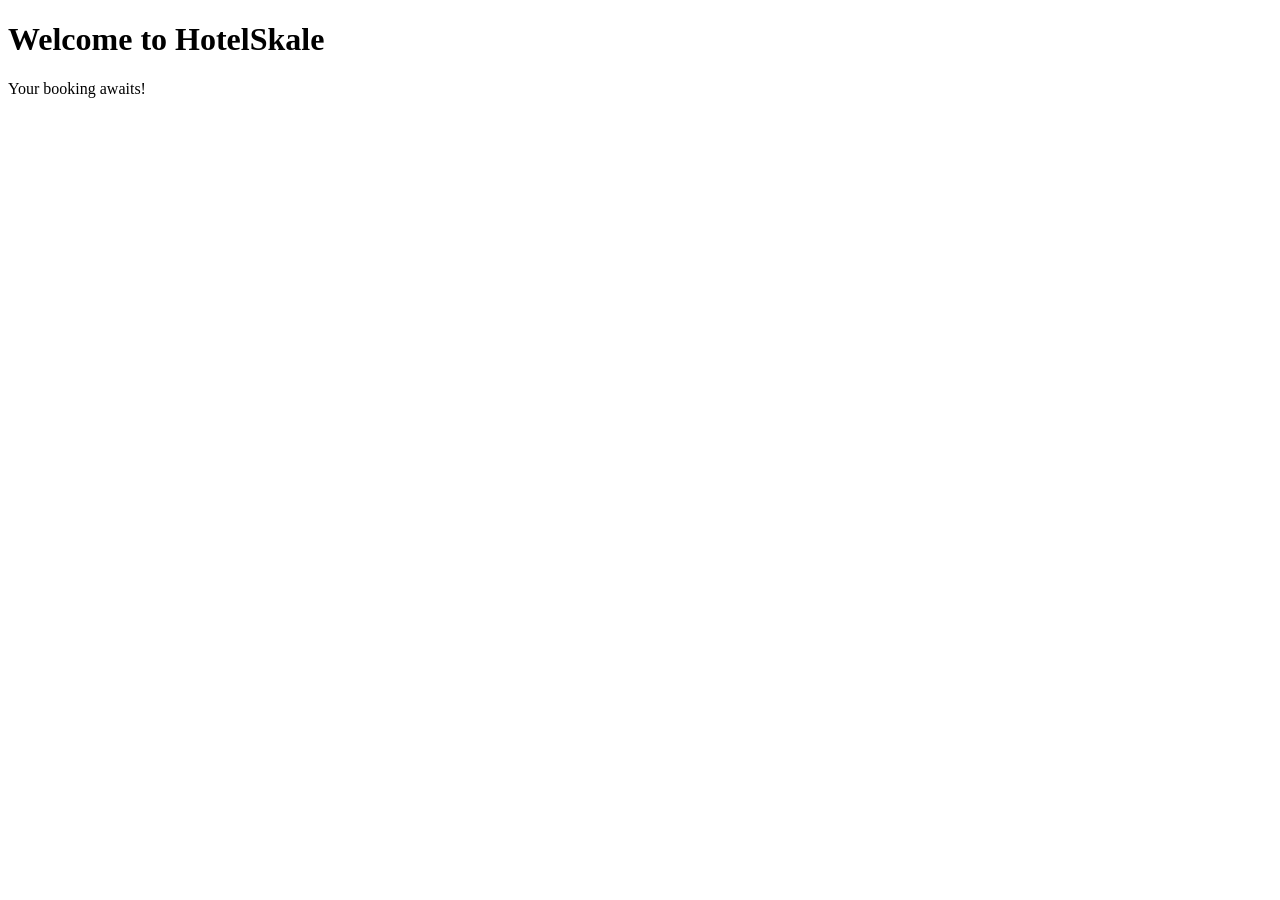
==== commit 13ad63c9: "Updated body tag in index (1).html to change data-theme from "dark" to "light"." ====
--- a/index (1).html
+++ b/index (1).html
@@ -3,537 +3,10 @@
 <head>
     <meta charset="UTF-8">
     <meta name="viewport" content="width=device-width, initial-scale=1.0">
-    <title>HOTEL SKALE – Revenue Consulting</title>
-    <link rel="stylesheet" href="styles.css">
-    <link rel="preconnect" href="https://fonts.googleapis.com">
-    <link rel="preconnect" href="https://fonts.gstatic.com" crossorigin>
-    <link href="https://fonts.googleapis.com/css2?family=Inter:wght@300;400;500;600;700;800&display=swap" rel="stylesheet">
+    <title>HotelSkale</title>
 </head>
-<body data-theme="dark" class="navbar-hidden-initial">
-    <!-- Top Banner / Navigation -->
-    <nav class="navbar">
-        <div class="container">
-            <div class="nav-content">
-                <a href="#top" class="logo">
-                    <div class="logo-mark">
-                        <span class="logo-bar bar-1"></span>
-                        <span class="logo-bar bar-2"></span>
-                        <span class="logo-bar bar-3"></span>
-                        <span class="logo-currency">$</span>
-                        <span class="logo-currency">€</span>
-                        <span class="logo-currency">£</span>
-                    </div>
-                    <div class="logo-text-group">
-                        <span class="logo-title">HOTEL SKALE</span>
-                        <span class="logo-subtitle">Revenue Consulting</span>
-                    </div>
-                </a>
-
-                <ul class="nav-menu">
-                    <li><a href="#overview">Overview</a></li>
-                    <li><a href="#figures">Figures</a></li>
-                    <li><a href="#solutions">Solutions</a></li>
-                    <li><a href="#results">Results</a></li>
-                    <li><a href="#contact" class="nav-contact">Contact</a></li>
-                </ul>
-
-                <div class="nav-actions">
-                    <button class="theme-toggle" aria-label="Toggle dark mode">
-                        <span class="theme-toggle-icon"></span>
-                    </button>
-                    <div class="mobile-menu-toggle">
-                        <span></span>
-                        <span></span>
-                        <span></span>
-                    </div>
-                </div>
-            </div>
-        </div>
-    </nav>
-
-    <!-- Hero / Banner -->
-    <main id="top">
-        <section id="overview" class="hero">
-            <div class="hero-media-gradient"></div>
-            <div class="hero-media-image"></div>
-
-            <div class="container">
-                <div class="hero-content">
-                    <div class="hero-copy">
-                        <p class="hero-kicker">Helping Hotels Maximize Revenue</p>
-                        <h1 class="hero-title">
-                            HOTEL SKALE
-                            <span class="hero-highlight">Insights. Results. Success</span>
-                        
-                        </h1>
-                        <p class="hero-description">
-                            HOTEL SKALE partners with hotels to optimize pricing, unlock hidden revenue, and
-                            scale profitably across OTAs, direct channels and global demand – with the same
-                            rigor and polish you expect from leading tech brands.
-                        </p>
-                        <div class="hero-cta-row">
-                            <a href="#contact" class="btn-primary-large">Book a Strategy Call</a>
-                            <a href="#figures" class="btn-secondary-large">View Impact Figures</a>
-                        </div>
-                        <div class="hero-pill-row">
-                            <span>Insights. Results. Success.</span>
-                            <span>End‑to‑end Revenue Stack</span>
-                            <span>Aligned to your brand</span>
-                        </div>
-                    </div>
-
-                    <div class="hero-dashboard">
-                        <div class="dashboard-shell">
-                            <div class="dashboard-header">
-                                <div class="dashboard-dots">
-                                    <span></span><span></span><span></span>
-                                </div>
-                                <span class="dashboard-title">Portfolio Overview</span>
-                            </div>
-                            <div class="dashboard-body">
-                                <div class="dashboard-metric-card primary">
-                                    <div class="metric-label">Incremental Revenue Uplift</div>
-                                    <div class="metric-value">$1.2M</div>
-                                    <div class="metric-sub">Across managed portfolio (last 12 months)</div>
-                                </div>
-                                <div class="dashboard-metric-row">
-                                    <div class="dashboard-metric-card">
-                                        <div class="metric-label">RevPAR Growth</div>
-                                        <div class="metric-value">+18%</div>
-                                        <div class="metric-sub">vs pre‑engagement baseline</div>
-                                    </div>
-                                    <div class="dashboard-metric-card">
-                                        <div class="metric-label">NPS vs Market</div>
-                                        <div class="metric-value">+43%</div>
-                                        <div class="metric-sub">higher than comp‑set</div>
-                                    </div>
-                                </div>
-                                <div class="dashboard-footnote">
-                                    Live monitoring across OTAs, brand.com and GDS with bespoke playbooks per asset.
-                                </div>
-                            </div>
-                        </div>
-                    </div>
-                </div>
-            </div>
-        </section>
-
-        <!-- Figures Section (Pitch-deck style band) -->
-        <section id="figures" class="figures">
-            <div class="container">
-                <div class="section-header center">
-                    <span class="section-label">Figures & Track Record</span>
-                    <h2 class="section-title">The Numbers Behind HOTEL SKALE</h2>
-                    <p class="section-description">
-                        A snapshot of the value we drive across properties – from independent boutiques to branded assets.
-                    </p>
-                </div>
-
-                <div class="figures-grid">
-                    <div class="figure-card">
-                        <p class="figure-label">Cumulative Revenue Impact</p>
-                        <p class="figure-value">$25M+</p>
-                        <p class="figure-sub">Total incremental revenue influenced across portfolio.</p>
-                    </div>
-                    <div class="figure-card">
-                        <p class="figure-label">Average ADR Uplift</p>
-                        <p class="figure-value">+12‑18%</p>
-                        <p class="figure-sub">Without eroding occupancy or brand positioning.</p>
-                    </div>
-                    <div class="figure-card">
-                        <p class="figure-label">Direct Booking Shift</p>
-                        <p class="figure-value">+22%</p>
-                        <p class="figure-sub">Strategic mix shift away from high‑cost channels.</p>
-                    </div>
-                    <div class="figure-card">
-                        <p class="figure-label">Portfolio NPS</p>
-                        <p class="figure-value">9.2</p>
-                        <p class="figure-sub">Delighting guests while driving yield.</p>
-                    </div>
-                </div>
-
-                <div class="figures-footnote">
-                    Every engagement starts with a diagnostic: we benchmark pricing, positioning, OTA health, and funnel leakages –
-                    then design a bespoke revenue playbook for your asset.
-                </div>
-            </div>
-        </section>
-
-        <!-- Solutions Section (adapted from features) -->
-        <section id="solutions" class="solutions">
-            <div class="container">
-                <div class="section-header center">
-                    <span class="section-label">What We Do</span>
-                    <h2 class="section-title">A Full Revenue & Distribution Stack</h2>
-                    <p class="section-description">
-                        From pricing and forecasting to OTA distribution and digital marketing – HOTEL SKALE operates as your
-                        embedded revenue team.
-                    </p>
-                </div>
-
-                <div class="features-grid">
-                    <article class="feature-card">
-                        <div class="feature-icon">
-                            <span class="feature-icon-glyph">ADR</span>
-                        </div>
-                        <h3 class="feature-title">AI‑Guided ADR Strategy</h3>
-                        <p class="feature-description">
-                            Dynamic price architecture tuned by demand curves, comp‑set, events and booking pace to unlock premium ADR without sacrificing occupancy.
-                        </p>
-                    </article>
-
-                    <article class="feature-card">
-                        <div class="feature-icon">
-                            <span class="feature-icon-glyph">IQ</span>
-                        </div>
-                        <h3 class="feature-title">Revenue Intelligence Suite</h3>
-                        <p class="feature-description">
-                            Always‑on dashboards and alerts surfacing rate parity issues, demand spikes, and opportunity windows across markets.
-                        </p>
-                    </article>
-
-                    <article class="feature-card">
-                        <div class="feature-icon">
-                            <span class="feature-icon-glyph">GX</span>
-                        </div>
-                        <h3 class="feature-title">Guest Experience Optimization</h3>
-                        <p class="feature-description">
-                            Curated offers and stay paths that lift guest satisfaction scores while increasing ancillary revenue.
-                        </p>
-                    </article>
-
-                    <article class="feature-card">
-                        <div class="feature-icon">
-                            <span class="feature-icon-glyph">FX</span>
-                        </div>
-                        <h3 class="feature-title">Forecasting & Predictive Analytics</h3>
-                        <p class="feature-description">
-                            Forward‑looking demand, segment and channel forecasts that inform pricing, staffing and marketing budgets.
-                        </p>
-                    </article>
-
-                    <article class="feature-card">
-                        <div class="feature-icon">
-                            <span class="feature-icon-glyph">CM</span>
-                        </div>
-                        <h3 class="feature-title">Channel Management & OTA / GDS</h3>
-                        <p class="feature-description">
-                            Precision control over content scores, rate plans, promotions and connectivity to reduce leakage and increase visibility.
-                        </p>
-                    </article>
-
-                    <article class="feature-card">
-                        <div class="feature-icon">
-                            <span class="feature-icon-glyph">DM</span>
-                        </div>
-                        <h3 class="feature-title">Digital Marketing for Revenue</h3>
-                        <p class="feature-description">
-                            Performance‑driven campaigns across Google, Meta and OTAs with creative built for revenue outcomes, not vanity metrics.
-                        </p>
-                    </article>
-                </div>
-            </div>
-        </section>
-
-        <!-- Approach Section (values / process) -->
-        <section id="approach" class="how-it-works">
-            <div class="container">
-                <div class="section-header center">
-                    <span class="section-label">How We Partner</span>
-                    <h2 class="section-title">Principles Behind Every Engagement</h2>
-                    <p class="section-description">
-                        Not just consultants – an embedded revenue team that works with your brand DNA and on‑property realities.
-                    </p>
-                </div>
-
-                <div class="process-steps">
-                    <div class="step-item">
-                        <div class="step-number">01</div>
-                        <div class="step-content">
-                            <h3 class="step-title">Data-Driven Precision</h3>
-                            <p class="step-description">
-                          Every strategy begins with analytics , market trends, demand patterns, and competitive intelligence.
-We don’t guess. We calculate.
-                            </p>
-                        </div>
-                    </div>
-
-                    <div class="step-item">
-                        <div class="step-number">02</div>
-                        <div class="step-content">
-                            <h3 class="step-title">Scalable Growth</h3>
-                            <p class="step-description">
-                                We focus on sustainable RevPAR and ADR growth not temporary occupancy spikes.
-If it doesn’t scale, it doesn’t qualify.
-                            </p>
-                        </div>
-                    </div>
-
-                    <div class="step-item">
-                        <div class="step-number">03</div>
-                        <div class="step-content">
-                            <h3 class="step-title">Ownership Mentality</h3>
-                            <p class="step-description">
-                              
-We operate as partners, not vendors. Every decision is evaluated through profitability, long-term value, and asset performance.
-                            </p>
-                        </div>
-                    </div>
-
-                    <div class="step-item">
-                        <div class="step-number">04</div>
-                        <div class="step-content">
-                            <h3 class="step-title">Radical Transparency</h3>
-                            <p class="step-description">
-                              Clear reporting. Clear communication. Clear results. Clients always know the strategy, reasoning and financial impact.
-                            </p>
-                        </div>
-                    </div>
-
-                    <div class="step-item">
-                        <div class="step-number">05</div>
-                        <div class="step-content">
-                            <h3 class="step-title">Strategic Boldness</h3>
-                            <p class="step-description">
-                               Markets reward intelligent aggression. We position hotels to outperform competitors not just compete with them.
-                            </p>
-                        </div>
-                    </div>
-                        </div>
-                    </div>
-                </div>
-            </div>
-        </section>
-
-        <!-- Results / Case Study & Metrics (reusing your images) -->
-        <section id="results" class="testimonials">
-            <div class="container">
-                <div class="section-header center">
-                    <span class="section-label">Client Results</span>
-                    <h2 class="section-title">From Pitch Deck to Real‑World Impact</h2>
-                    <p class="section-description">
-                        A glimpse into how HOTEL SKALE changes the revenue story for our partners.
-                    </p>
-                </div>
-
-                <div class="testimonies-content">
-                    <article class="testimonies-card">
-                        <h3 class="testimonies-card-property">Quality Inn Kodak Sevierville</h3>
-                        <p class="testimonies-card-quote">
-                            “Within a short span, our OTA revenue grew 5X and the property guest count was above the charts.
-                            The structured approach not only strengthened our OTA presence but also significantly boosted our overall property revenue.”
-                        </p>
-                        <p class="testimonies-card-attribution">— Rushik Patel, Hotelier</p>
-                    </article>
-
-                    <div class="testimonies-histogram">
-                        <h3 class="histogram-title">1st Month: Before vs After HOTEL SKALE</h3>
-                        <div class="histogram-legend">
-                            <span class="legend-item legend-pre">Pre</span>
-                            <span class="legend-item legend-post">Post</span>
-                        </div>
-                        <div class="histogram-chart">
-                            <div class="histogram-y-axis">
-                                <span>0</span>
-                                <span>25</span>
-                                <span>50</span>
-                                <span>75</span>
-                                <span>100</span>
-                            </div>
-                            <div class="histogram-bars">
-                                <div class="histogram-group">
-                                    <div class="histogram-bar-wrap">
-                                        <div class="histogram-bar-cell">
-                                            <span class="histogram-bar-label">$48K</span>
-                                            <div class="histogram-bar histogram-bar-pre" style="--bar-pct: 48%;"></div>
-                                        </div>
-                                        <div class="histogram-bar-cell">
-                                            <span class="histogram-bar-label">$63K</span>
-                                            <div class="histogram-bar histogram-bar-post" style="--bar-pct: 73%;"></div>
-                                        </div>
-                                    </div>
-                                </div>
-                                <div class="histogram-group">
-                                    <div class="histogram-bar-wrap">
-                                        <div class="histogram-bar-cell">
-                                            <span class="histogram-bar-label">$4.5K</span>
-                                            <div class="histogram-bar histogram-bar-pre" style="--bar-pct: 13.5%;"></div>
-                                        </div>
-                                        <div class="histogram-bar-cell">
-                                            <span class="histogram-bar-label">$27K</span>
-                                            <div class="histogram-bar histogram-bar-post" style="--bar-pct: 81%;"></div>
-                                        </div>
-                                    </div>
-                                </div>
-                                <div class="histogram-group">
-                                    <div class="histogram-bar-wrap">
-                                        <div class="histogram-bar-cell">
-                                            <span class="histogram-bar-label">34K</span>
-                                            <div class="histogram-bar histogram-bar-pre" style="--bar-pct: 8%;"></div>
-                                        </div>
-                                        <div class="histogram-bar-cell">
-                                            <span class="histogram-bar-label">650K</span>
-                                            <div class="histogram-bar histogram-bar-post" style="--bar-pct: 130%;"></div>
-                                        </div>
-                                    </div>
-                                </div>
-                            </div>
-                        </div>
-                        <div class="histogram-x-label-row">
-                            <span>Total Revenue</span>
-                            <span>OTA Revenue</span>
-                            <span>Property Views</span>
-                        </div>
-                    </div>
-                </div>
-
-                <div class="section-header center compact">
-                    <span class="section-label">Performance Metrics</span>
-                    <h2 class="section-title">How Your Performance Is Doing</h2>
-                    <p class="section-description">
-                        Search results views, property views, bookings, and sales at a glance across major platforms.
-                    </p>
-                </div>
-
-                <div class="performance-metrics-grid">
-                    <div class="performance-metrics-item metric-source-booking">
-                        <span class="metric-source-badge">Booking.com</span>
-                        <img src="performance-impressions.png" alt="Search results views and impressions over the past 90 days" class="performance-metrics-img">
-                        <p class="performance-metrics-caption">Search results views &amp; impressions</p>
-                    </div>
-                    <div class="performance-metrics-item metric-source-booking">
-                        <span class="metric-source-badge">Booking.com</span>
-                        <img src="performance-property-views.png" alt="Property views and page views over the past 90 days" class="performance-metrics-img">
-                        <p class="performance-metrics-caption">Property views &amp; page views</p>
-                    </div>
-                    <div class="performance-metrics-item metric-source-booking">
-                        <span class="metric-source-badge">Booking.com</span>
-                        <img src="performance-bookings.png" alt="Bookings performance over the past 90 days" class="performance-metrics-img">
-                        <p class="performance-metrics-caption">Bookings</p>
-                    </div>
-                    <div class="performance-metrics-item metric-source-booking">
-                        <span class="metric-source-badge">Booking.com</span>
-                        <img src="performance-sales.png" alt="Sales performance – room nights, revenue, average daily rate" class="performance-metrics-img">
-                        <p class="performance-metrics-caption">Sales performance (room nights, revenue, ADR)</p>
-                    </div>
-                    <div class="performance-metrics-item metric-source-expedia">
-                        <span class="metric-source-badge">Expedia</span>
-                        <img src="metrics-revenue-overview.png" alt="Revenue overview compared to target and last year" class="performance-metrics-img">
-                        <p class="performance-metrics-caption">Revenue overview vs target</p>
-                    </div>
-                    <div class="performance-metrics-item metric-source-expedia">
-                        <span class="metric-source-badge">Expedia</span>
-                        <img src="metrics-net-room-nights-chart.png" alt="Net room nights daily trend vs last year" class="performance-metrics-img">
-                        <p class="performance-metrics-caption">Net room nights trend</p>
-                    </div>
-                    <div class="performance-metrics-item metric-source-expedia">
-                        <span class="metric-source-badge">Expedia</span>
-                        <img src="metrics-gross-conversion-chart.png" alt="Gross conversion daily trend vs last year" class="performance-metrics-img">
-                        <p class="performance-metrics-caption">Gross conversion trend</p>
-                    </div>
-                    <div class="performance-metrics-item metric-source-expedia">
-                        <span class="metric-source-badge">Expedia</span>
-                        <img src="metrics-cancellation-package-promotion.png" alt="Cancellation rate, package share, and promotion share metrics" class="performance-metrics-img">
-                        <p class="performance-metrics-caption">Cancellation rate, package share &amp; promotion share</p>
-                    </div>
-                </div>
-            </div>
-        </section>
-
-        <!-- Contact Section -->
-        <section id="contact" class="contact">
-            <div class="container">
-                <div class="section-header center">
-                    <span class="section-label">Get in Touch</span>
-                    <h2 class="section-title">Let’s Re‑imagine Your Revenue Story</h2>
-                    <p class="section-description">
-                        Share a bit about your property – we’ll respond with a tailored revenue perspective, not a generic deck.
-                    </p>
-                </div>
-                <div class="contact-content">
-                    <div class="contact-form-wrapper">
-                        <form id="contact-form" class="contact-form">
-                            <div class="form-group">
-                                <label for="name">Full Name</label>
-                                <input type="text" id="name" name="name" required placeholder="John Doe">
-                            </div>
-                            <div class="form-group">
-                                <label for="phone">Phone Number</label>
-                                <input type="tel" id="phone" name="phone" required placeholder="+1 (555) 123-4567">
-                            </div>
-                            <div class="form-group">
-                                <label for="email">Email Address</label>
-                                <input type="email" id="email" name="email" required placeholder="john@example.com">
-                            </div>
-                            <div class="form-group">
-                                <label for="message">Your Enquiry</label>
-                                <textarea id="message" name="message" rows="5" required placeholder="Tell us about your asset, current performance and goals..."></textarea>
-                            </div>
-                            <button type="submit" class="btn-primary-large">
-                                Send Message
-                            </button>
-                            <div id="form-status" class="form-status"></div>
-                        </form>
-                    </div>
-                </div>
-            </div>
-        </section>
-
-        <!-- CTA Strip -->
-        <section class="cta">
-            <div class="container">
-                <div class="cta-content">
-                    <h2 class="cta-title">Ready to Scale Profitably?</h2>
-                    <p class="cta-description">
-                        HOTEL SKALE gives you the structure, intelligence and execution layer of a world‑class revenue team – without building it in‑house.
-                    </p>
-                    <div class="cta-badge-row">
-                        <span>Tailored to each asset</span>
-                        <span>Performance‑linked partnerships</span>
-                        <span>Global OTA & GDS expertise</span>
-                    </div>
-                </div>
-            </div>
-        </section>
-    </main>
-
-    <!-- Footer -->
-    <footer class="footer">
-        <div class="container">
-            <div class="footer-content">
-                <div class="footer-section">
-                    <div class="logo">
-                        <div class="logo-mark small">
-                            <span class="logo-bar bar-1"></span>
-                            <span class="logo-bar bar-2"></span>
-                            <span class="logo-bar bar-3"></span>
-                        </div>
-                        <div class="logo-text-group">
-                            <span class="logo-title">HOTEL SKALE</span>
-                            <span class="logo-subtitle">Revenue Consulting</span>
-                        </div>
-                    </div>
-                    <p class="footer-description">
-                        Helping hotels maximize revenue, optimize pricing and scale profitably across markets.
-                    </p>
-                    <p class="footer-email">
-                        <a href="mailto:info@hotelskale.com">info@hotelskale.com</a>
-                    </p>
-                </div>
-            </div>
-            <div class="footer-bottom">
-                <p>&copy; 2026 HOTEL SKALE. All rights reserved.</p>
-                <div class="footer-legal">
-                    <a href="#">Privacy Policy</a>
-                    <a href="#">Terms of Service</a>
-                    <a href="#">Cookie Policy</a>
-                </div>
-            </div>
-        </div>
-    </footer>
-
-    <!-- EmailJS SDK -->
-    <script type="text/javascript" src="https://cdn.jsdelivr.net/npm/@emailjs/browser@3/dist/email.min.js"></script>
-    <script src="script.js"></script>
+<body data-theme="light" class="navbar-hidden-initial">
+    <h1>Welcome to HotelSkale</h1>
+    <p>Your booking awaits!</p>
 </body>
 </html>
